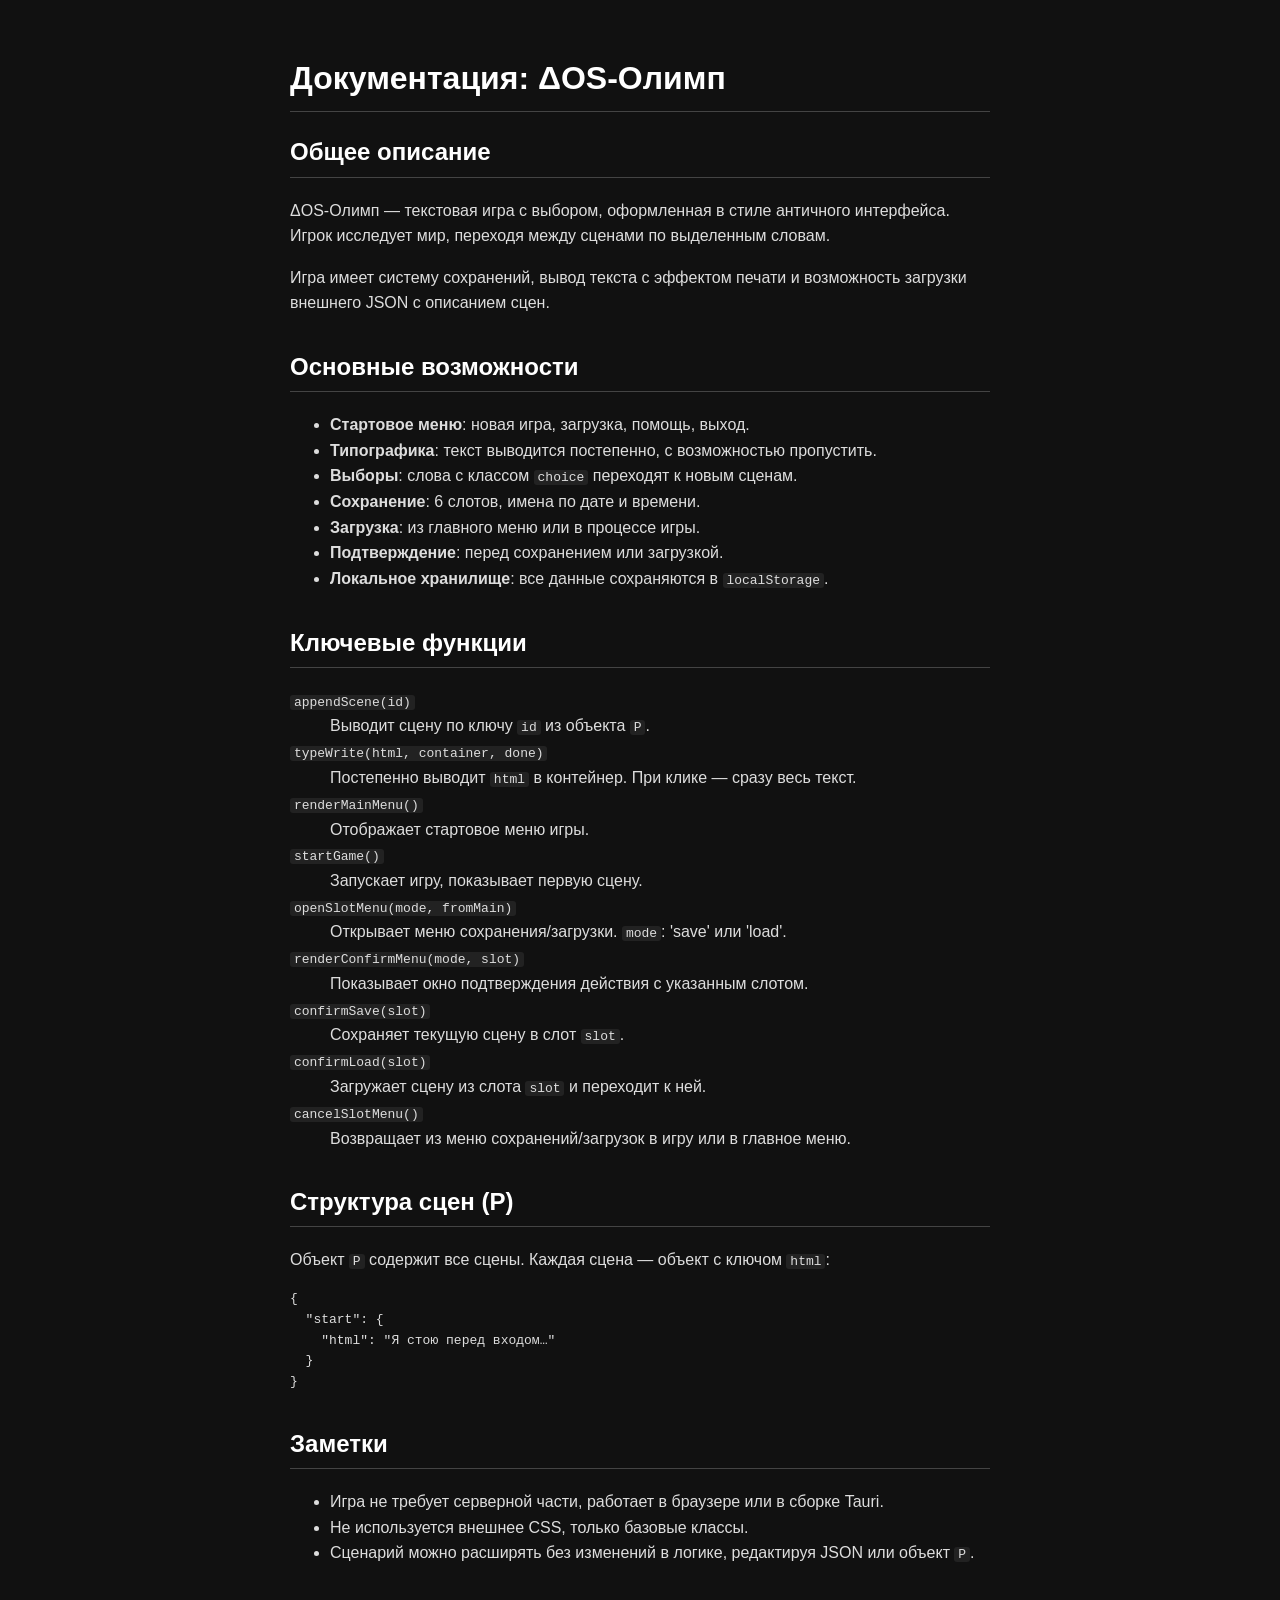
==== doc.html @ 5c80f77f "Add files via upload" ====
<!DOCTYPE html>
<html lang="ru">
<head>
  <meta charset="UTF-8">
  <title>Документация: ΔОS-Οлимп</title>
  <style>
    body { font-family: sans-serif; padding: 2em; max-width: 700px; margin: auto; background: #111; color: #ddd; line-height: 1.6; }
    h1, h2 { color: #fff; border-bottom: 1px solid #444; padding-bottom: 0.2em; }
    code { background: #222; padding: 0 0.3em; border-radius: 3px; }
    section { margin-bottom: 2em; }
  </style>
</head>
<body>

<h1>Документация: ΔОS-Οлимп</h1>

<section>
  <h2>Общее описание</h2>
  <p>ΔОS-Οлимп — текстовая игра с выбором, оформленная в стиле античного интерфейса. Игрок исследует мир, переходя между сценами по выделенным словам.</p>
  <p>Игра имеет систему сохранений, вывод текста с эффектом печати и возможность загрузки внешнего JSON с описанием сцен.</p>
</section>

<section>
  <h2>Основные возможности</h2>
  <ul>
    <li><strong>Стартовое меню</strong>: новая игра, загрузка, помощь, выход.</li>
    <li><strong>Типографика</strong>: текст выводится постепенно, с возможностью пропустить.</li>
    <li><strong>Выборы</strong>: слова с классом <code>choice</code> переходят к новым сценам.</li>
    <li><strong>Сохранение</strong>: 6 слотов, имена по дате и времени.</li>
    <li><strong>Загрузка</strong>: из главного меню или в процессе игры.</li>
    <li><strong>Подтверждение</strong>: перед сохранением или загрузкой.</li>
    <li><strong>Локальное хранилище</strong>: все данные сохраняются в <code>localStorage</code>.</li>
  </ul>
</section>

<section>
  <h2>Ключевые функции</h2>
  <dl>
    <dt><code>appendScene(id)</code></dt>
    <dd>Выводит сцену по ключу <code>id</code> из объекта <code>P</code>.</dd>

    <dt><code>typeWrite(html, container, done)</code></dt>
    <dd>Постепенно выводит <code>html</code> в контейнер. При клике — сразу весь текст.</dd>

    <dt><code>renderMainMenu()</code></dt>
    <dd>Отображает стартовое меню игры.</dd>

    <dt><code>startGame()</code></dt>
    <dd>Запускает игру, показывает первую сцену.</dd>

    <dt><code>openSlotMenu(mode, fromMain)</code></dt>
    <dd>Открывает меню сохранения/загрузки. <code>mode</code>: 'save' или 'load'.</dd>

    <dt><code>renderConfirmMenu(mode, slot)</code></dt>
    <dd>Показывает окно подтверждения действия с указанным слотом.</dd>

    <dt><code>confirmSave(slot)</code></dt>
    <dd>Сохраняет текущую сцену в слот <code>slot</code>.</dd>

    <dt><code>confirmLoad(slot)</code></dt>
    <dd>Загружает сцену из слота <code>slot</code> и переходит к ней.</dd>

    <dt><code>cancelSlotMenu()</code></dt>
    <dd>Возвращает из меню сохранений/загрузок в игру или в главное меню.</dd>
  </dl>
</section>

<section>
  <h2>Структура сцен (P)</h2>
  <p>Объект <code>P</code> содержит все сцены. Каждая сцена — объект с ключом <code>html</code>:</p>
  <pre>{
  "start": {
    "html": "Я стою перед <span class=\"choice\" data-n=\"temple\">входом</span>…"
  }
}</pre>
</section>

<section>
  <h2>Заметки</h2>
  <ul>
    <li>Игра не требует серверной части, работает в браузере или в сборке Tauri.</li>
    <li>Не используется внешнее CSS, только базовые классы.</li>
    <li>Сценарий можно расширять без изменений в логике, редактируя JSON или объект <code>P</code>.</li>
  </ul>
</section>

</body>
</html>
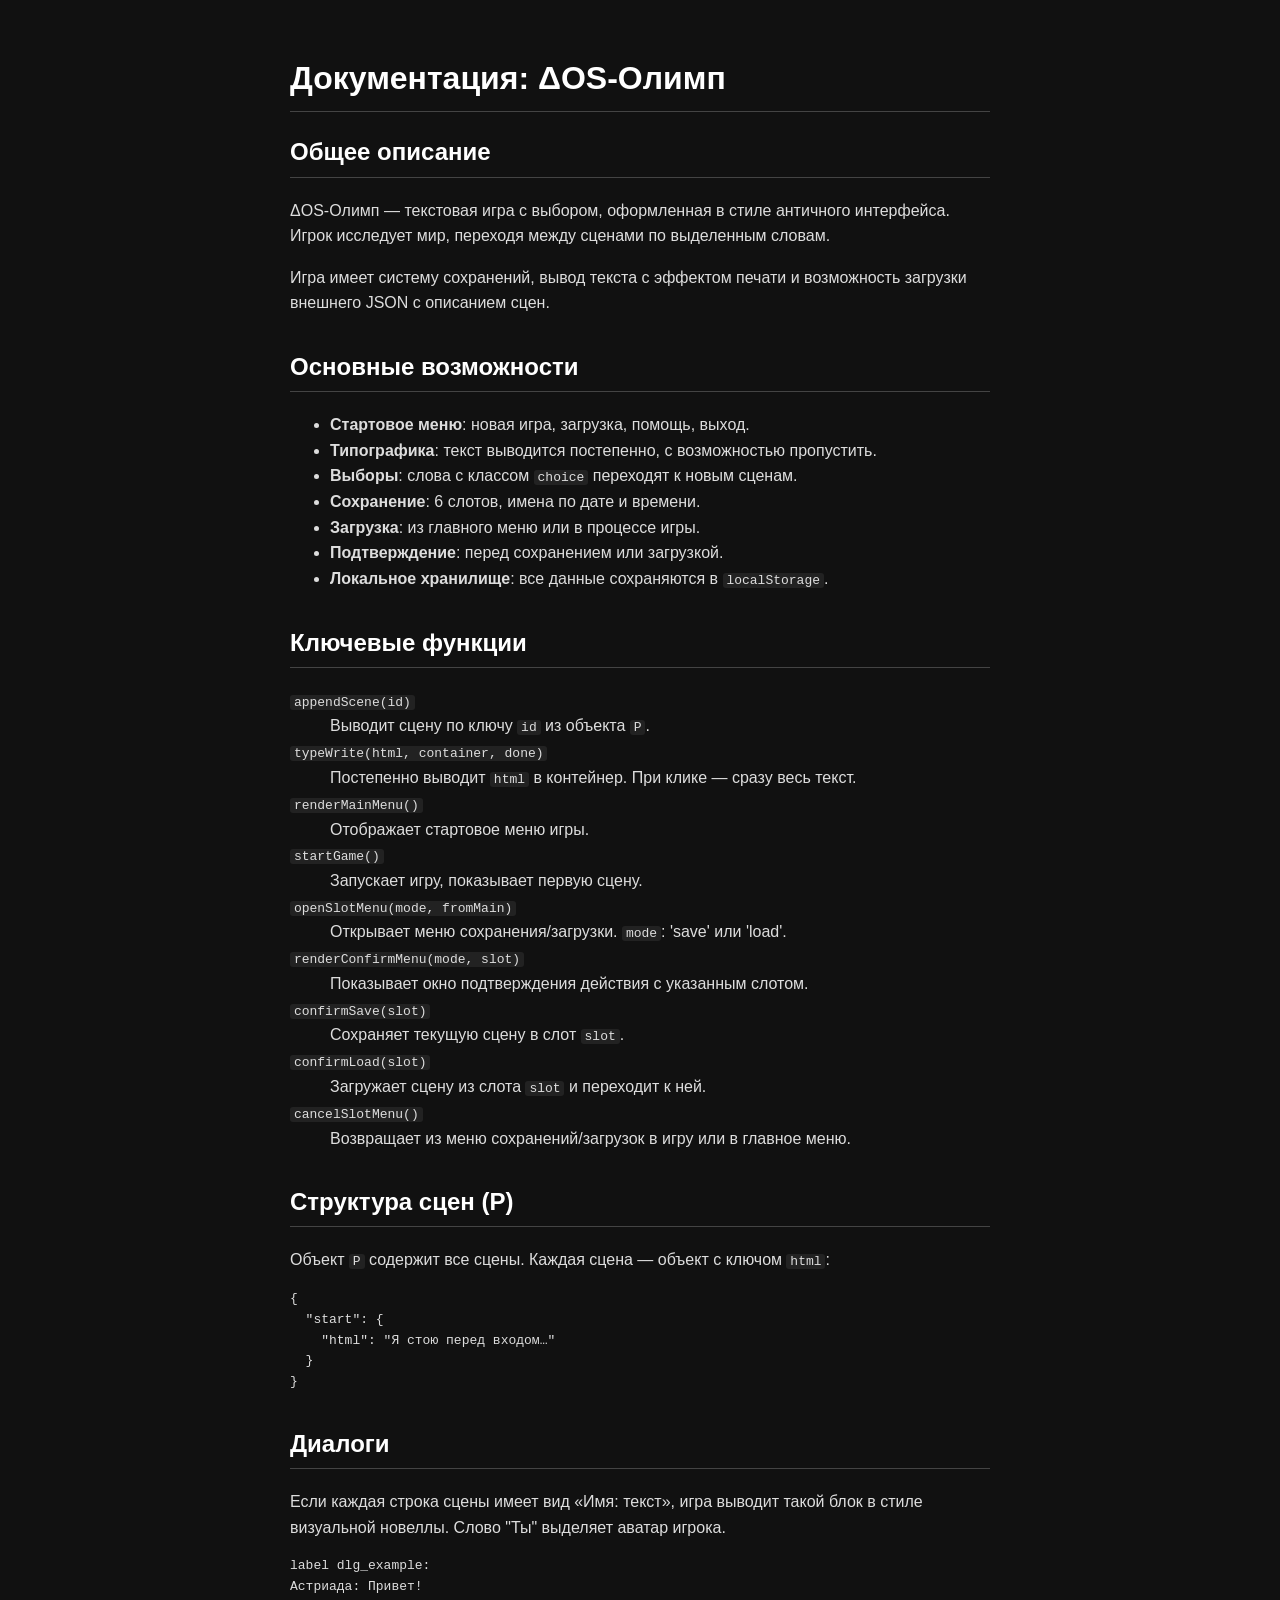
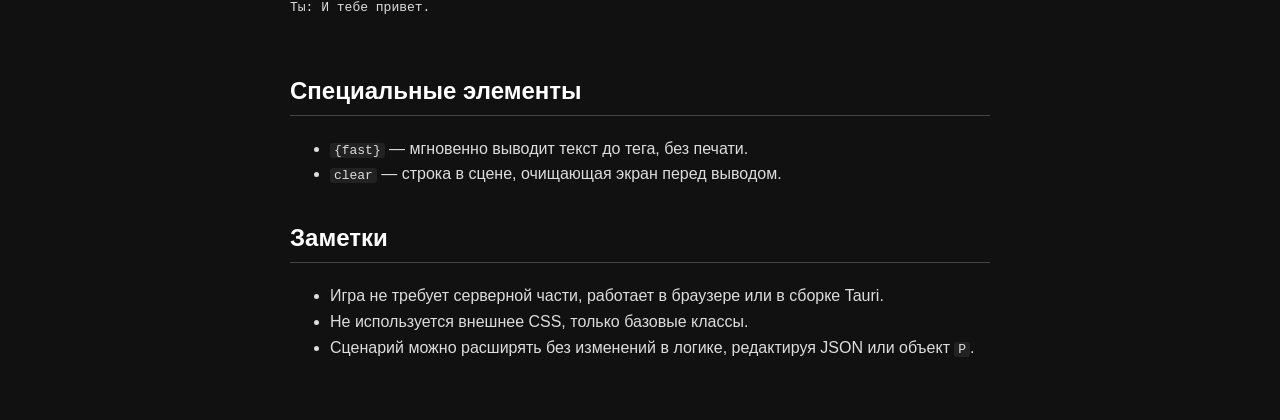
==== commit 0746f6c0: "Add fast tag and clear command" ====
--- a/doc.html
+++ b/doc.html
@@ -73,10 +73,27 @@
     "html": "Я стою перед <span class=\"choice\" data-n=\"temple\">входом</span>…"
   }
 }</pre>
-</section>
-
-<section>
-  <h2>Заметки</h2>
+</section>
+
+<section>
+  <h2>Диалоги</h2>
+  <p>Если каждая строка сцены имеет вид «Имя: текст», игра выводит такой блок в стиле визуальной новеллы. Слово "Ты" выделяет аватар игрока.</p>
+  <pre>label dlg_example:
+Астриада: Привет!
+Ты: И тебе привет.
+  </pre>
+</section>
+
+<section>
+  <h2>Специальные элементы</h2>
+  <ul>
+    <li><code>{fast}</code> — мгновенно выводит текст до тега, без печати.</li>
+    <li><code>clear</code> — строка в сцене, очищающая экран перед выводом.</li>
+  </ul>
+</section>
+
+<section>
+  <h2>Заметки</h2>
   <ul>
     <li>Игра не требует серверной части, работает в браузере или в сборке Tauri.</li>
     <li>Не используется внешнее CSS, только базовые классы.</li>
